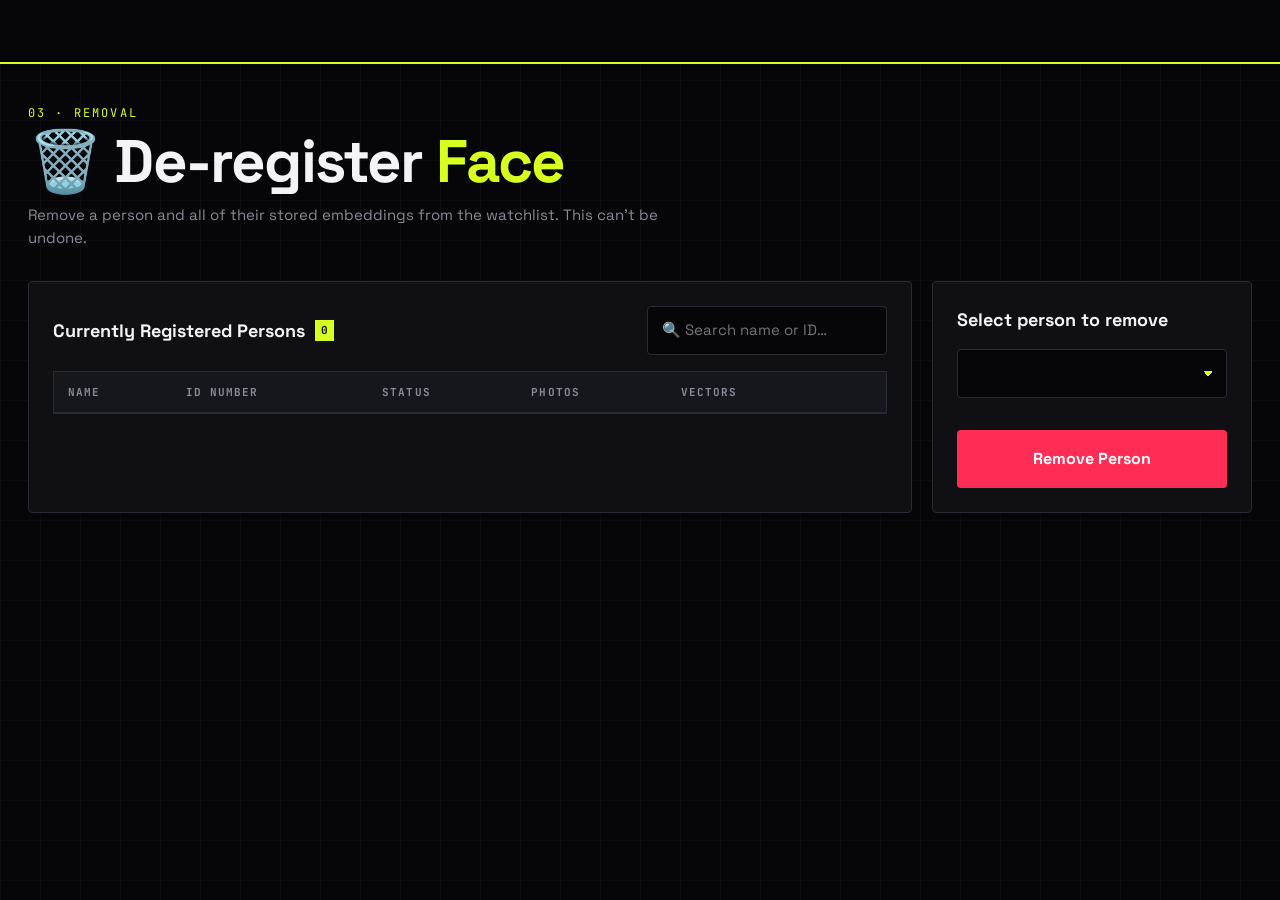
==== deregister.html @ 7ece1691 "Add files via upload" ====
<!DOCTYPE html>
<html lang="en">
<head>
  <meta charset="UTF-8">
  <meta name="viewport" content="width=device-width, initial-scale=1.0">
  <title>De-register Face · DeepFace Watchlist</title>
  <link rel="stylesheet" href="style.css">
</head>
<body>
  <nav id="nav"></nav>

  <main class="page">
    <header class="hero">
      <div class="eyebrow">03 · Removal</div>
      <h1>🗑️ De-register <em>Face</em></h1>
      <p>Remove a person and all of their stored embeddings from the watchlist. This can't be undone.</p>
    </header>

    <div class="grid grid-side">
      <section class="card">
        <div class="card-head">
          <h2>Currently Registered Persons <span class="n" id="total">0</span></h2>
          <input class="input" id="search" placeholder="🔍 Search name or ID…" style="max-width:240px">
        </div>
        <div class="table-wrap">
          <table>
            <thead><tr><th>Name</th><th>ID Number</th><th>Status</th><th>Photos</th><th>Vectors</th><th></th></tr></thead>
            <tbody id="rows"></tbody>
          </table>
        </div>
      </section>

      <aside class="card" style="align-self:start">
        <h2>Select person to remove</h2>
        <div class="field">
          <select class="input" id="sel"></select>
        </div>
        <div id="preview" class="mt"></div>
        <button class="btn btn-danger btn-block btn-lg mt" id="removeBtn">Remove Person</button>
      </aside>
    </div>
  </main>

</body>
</html>
---- style.css ----
@import url('https://fonts.googleapis.com/css2?family=Space+Grotesk:wght@400;500;700&family=JetBrains+Mono:wght@400;700&display=swap');

:root {
  --bg: #060608;
  --panel: #0f0f14;
  --panel-2: #16161d;
  --line: #2a2a35;
  --text: #f4f4f6;
  --muted: #8b8b99;
  --accent: #d7ff1f;      /* acid volt */
  --accent-ink: #0a0a0a;
  --red: #ff2d55;
  --green: #1fff8f;
  --amber: #ffb020;
  --radius: 4px;
  --mono: 'JetBrains Mono', ui-monospace, monospace;
  --sans: 'Space Grotesk', system-ui, sans-serif;
}

* { box-sizing: border-box; margin: 0; padding: 0; }
html, body { background: var(--bg); color: var(--text); font-family: var(--sans); font-size: 15px; line-height: 1.5; }
body {
  min-height: 100vh;
  background-image:
    linear-gradient(rgba(255,255,255,.025) 1px, transparent 1px),
    linear-gradient(90deg, rgba(255,255,255,.025) 1px, transparent 1px);
  background-size: 40px 40px;
}
a { color: inherit; text-decoration: none; }
button, input, select { font: inherit; color: inherit; }
::selection { background: var(--accent); color: var(--accent-ink); }

/* ---------- NAV ---------- */
#nav {
  position: sticky; top: 0; z-index: 50;
  display: flex; align-items: center; gap: 24px;
  padding: 0 28px; height: 64px;
  background: rgba(6,6,8,.92); backdrop-filter: blur(8px);
  border-bottom: 2px solid var(--accent);
}
.brand { display: flex; align-items: center; gap: 10px; }
.brand-mark { font-size: 22px; }
.brand-text { font-family: var(--mono); font-size: 13px; letter-spacing: .12em; color: var(--muted); }
.brand-text b { color: var(--accent); margin-left: 4px; }
.nav-links { display: flex; gap: 4px; flex: 1; }
.nav-links a {
  display: flex; gap: 8px; align-items: center;
  padding: 8px 14px; border-radius: var(--radius);
  font-weight: 500; color: var(--muted); transition: .15s;
}
.nav-links a:hover { color: var(--text); background: var(--panel-2); }
.nav-links a.active { color: var(--accent-ink); background: var(--accent); }
.nav-user { display: flex; align-items: center; gap: 14px; }
.who { display: flex; flex-direction: column; line-height: 1.1; text-align: right; }
.who small { font-family: var(--mono); font-size: 10px; color: var(--accent); text-transform: uppercase; letter-spacing: .1em; }
.mode-pill {
  font-family: var(--mono); font-size: 10px; letter-spacing: .1em;
  padding: 4px 8px; border: 1px solid var(--amber); color: var(--amber); border-radius: 99px;
}
.mode-pill.live { border-color: var(--green); color: var(--green); }
.nav-burger { display: none; background: none; border: 0; font-size: 22px; cursor: pointer; margin-left: auto; }

/* ---------- LAYOUT ---------- */
.page { max-width: 1280px; margin: 0 auto; padding: 40px 28px 80px; }
.hero { margin-bottom: 32px; }
.eyebrow { font-family: var(--mono); font-size: 12px; letter-spacing: .18em; color: var(--accent); text-transform: uppercase; }
.hero h1 { font-size: clamp(34px, 5vw, 60px); line-height: 1; font-weight: 700; letter-spacing: -.03em; margin: 10px 0 12px; }
.hero h1 em { font-style: normal; color: var(--accent); }
.hero p { color: var(--muted); max-width: 640px; }
.spec {
  display: inline-flex; gap: 0; margin-top: 16px;
  font-family: var(--mono); font-size: 12px; border: 1px solid var(--line);
}
.spec span { padding: 6px 12px; border-right: 1px solid var(--line); }
.spec span:last-child { border-right: 0; }
.spec b { color: var(--accent); font-weight: 400; }

.grid { display: grid; gap: 20px; }
.grid-2 { grid-template-columns: 1fr 1fr; }
.grid-side { grid-template-columns: 1fr 320px; }
.grid-4 { grid-template-columns: repeat(4, 1fr); }

.card {
  background: var(--panel); border: 1px solid var(--line); border-radius: var(--radius);
  padding: 24px;
}
.card h2 { font-size: 18px; font-weight: 700; margin-bottom: 16px; display: flex; align-items: center; gap: 10px; }
.card h2 .n { font-family: var(--mono); font-size: 11px; color: var(--accent-ink); background: var(--accent); padding: 2px 6px; }
.card-head { display: flex; justify-content: space-between; align-items: center; margin-bottom: 16px; gap: 12px; flex-wrap: wrap; }
.card-head h2 { margin: 0; }

/* ---------- FORMS ---------- */
.field { display: flex; flex-direction: column; gap: 6px; margin-bottom: 16px; }
.field label, .label { font-family: var(--mono); font-size: 11px; letter-spacing: .12em; text-transform: uppercase; color: var(--muted); }
.input, select.input {
  width: 100%; padding: 12px 14px;
  background: var(--bg); border: 1px solid var(--line); border-radius: var(--radius);
  outline: none; transition: .15s;
}
.input:focus { border-color: var(--accent); box-shadow: 0 0 0 3px rgba(215,255,31,.15); }
select.input { appearance: none; background-image: linear-gradient(45deg, transparent 50%, var(--accent) 50%), linear-gradient(135deg, var(--accent) 50%, transparent 50%); background-position: calc(100% - 18px) 50%, calc(100% - 13px) 50%; background-size: 5px 5px; background-repeat: no-repeat; padding-right: 36px; }

.seg { display: flex; border: 1px solid var(--line); border-radius: var(--radius); overflow: hidden; }
.seg button {
  flex: 1; padding: 11px 14px; background: var(--bg); border: 0; cursor: pointer;
  border-right: 1px solid var(--line); color: var(--muted); font-weight: 500; transition: .15s;
}
.seg button:last-child { border-right: 0; }
.seg button.on { background: var(--accent); color: var(--accent-ink); font-weight: 700; }
.seg.seg-status button.on[data-v="Blacklisted"] { background: var(--red); color: #fff; }
.seg.seg-status button.on[data-v="Authorised"] { background: var(--green); color: #002; }

.btn {
  display: inline-flex; align-items: center; justify-content: center; gap: 8px;
  padding: 12px 20px; border-radius: var(--radius); border: 1px solid transparent;
  font-weight: 700; cursor: pointer; transition: .12s; white-space: nowrap;
}
.btn:active { transform: translateY(1px); }
.btn:disabled { opacity: .4; cursor: not-allowed; }
.btn-primary { background: var(--accent); color: var(--accent-ink); }
.btn-primary:hover:not(:disabled) { box-shadow: 4px 4px 0 #fff; transform: translate(-2px,-2px); }
.btn-danger { background: var(--red); color: #fff; }
.btn-danger:hover:not(:disabled) { box-shadow: 4px 4px 0 #fff; transform: translate(-2px,-2px); }
.btn-ghost { background: transparent; border-color: var(--line); color: var(--text); }
.btn-ghost:hover { border-color: var(--text); }
.btn-sm { padding: 7px 12px; font-size: 13px; }
.btn-block { width: 100%; }
.btn-lg { padding: 16px 24px; font-size: 16px; }

.tip {
  border-left: 4px solid var(--accent); background: rgba(215,255,31,.06);
  padding: 14px 16px; font-size: 14px; color: #d8d8de; margin-bottom: 16px;
}

.drop {
  border: 2px dashed var(--line); border-radius: var(--radius);
  padding: 36px 20px; text-align: center; cursor: pointer; transition: .15s; background: var(--bg);
}
.drop:hover, .drop.over { border-color: var(--accent); background: rgba(215,255,31,.04); }
.drop .big { font-size: 34px; }
.drop strong { display: block; margin: 6px 0 2px; }
.drop small { color: var(--muted); font-family: var(--mono); font-size: 11px; }
.thumbs { display: grid; grid-template-columns: repeat(auto-fill, minmax(84px, 1fr)); gap: 8px; margin-top: 14px; }
.thumbs .t { position: relative; aspect-ratio: 1; border: 1px solid var(--line); overflow: hidden; }
.thumbs .t img { width: 100%; height: 100%; object-fit: cover; }
.thumbs .t button {
  position: absolute; top: 3px; right: 3px; width: 20px; height: 20px; border-radius: 50%;
  border: 0; background: var(--red); color: #fff; font-size: 12px; cursor: pointer; line-height: 1;
}

/* range */
input[type=range] { width: 100%; accent-color: var(--accent); }
.range-row { display: flex; justify-content: space-between; font-family: var(--mono); font-size: 11px; color: var(--muted); }

/* ---------- TABLES ---------- */
.table-wrap { overflow-x: auto; border: 1px solid var(--line); }
table { width: 100%; border-collapse: collapse; font-size: 14px; }
th {
  text-align: left; font-family: var(--mono); font-size: 11px; letter-spacing: .1em; text-transform: uppercase;
  color: var(--muted); padding: 12px 14px; background: var(--panel-2); border-bottom: 1px solid var(--line);
}
td { padding: 12px 14px; border-bottom: 1px solid var(--line); vertical-align: middle; }
tr:last-child td { border-bottom: 0; }
tbody tr { transition: background .12s; }
tbody tr:hover { background: var(--panel-2); }
tr.sel { background: rgba(255,45,85,.1) !important; box-shadow: inset 4px 0 0 var(--red); }
td.mono, .mono { font-family: var(--mono); font-size: 13px; }
.empty { padding: 40px; text-align: center; color: var(--muted); }

.tag { display: inline-flex; align-items: center; gap: 6px; padding: 3px 10px; font-size: 12px; font-weight: 700; border-radius: 99px; }
.tag-ok { background: rgba(31,255,143,.12); color: var(--green); }
.tag-bl { background: rgba(255,45,85,.15); color: var(--red); }
.tag-unk { background: rgba(255,255,255,.08); color: var(--muted); }
.tag-role { background: var(--accent); color: var(--accent-ink); font-family: var(--mono); font-size: 10px; letter-spacing: .1em; text-transform: uppercase; }

.avatar { width: 36px; height: 36px; border-radius: 50%; object-fit: cover; flex-shrink: 0; border: 2px solid var(--line); }
.avatar-init { display: inline-flex; align-items: center; justify-content: center; background: var(--panel-2); font-family: var(--mono); font-size: 12px; font-weight: 700; color: var(--green); border-color: var(--green); }
.avatar-init.bl { color: var(--red); border-color: var(--red); }
.person-cell { display: flex; align-items: center; gap: 12px; font-weight: 700; }

/* ---------- PROFILE LIST (sidebar) ---------- */
.profiles { display: flex; flex-direction: column; gap: 10px; max-height: 640px; overflow-y: auto; }
.profile {
  display: flex; gap: 12px; align-items: center; padding: 12px;
  background: var(--bg); border: 1px solid var(--line); border-left: 4px solid var(--green);
}
.profile.bl { border-left-color: var(--red); }
.profile.hit { animation: hit 1s ease; }
@keyframes hit { 0%,100% { background: var(--bg); } 30% { background: rgba(215,255,31,.18); } }
.profile .meta { font-size: 12px; color: var(--muted); font-family: var(--mono); }
.profile .nm { font-weight: 700; }

/* ---------- VIEWER ---------- */
.viewer {
  position: relative; background: #000; border: 2px solid var(--line); aspect-ratio: 16/10;
  display: flex; align-items: center; justify-content: center; overflow: hidden;
}
.viewer video, .viewer canvas { position: absolute; inset: 0; width: 100%; height: 100%; object-fit: contain; }
.viewer .placeholder { color: var(--muted); text-align: center; font-family: var(--mono); font-size: 13px; }
.viewer .placeholder .big { font-size: 48px; display: block; margin-bottom: 8px; }
.viewer .rec {
  position: absolute; top: 12px; left: 12px; z-index: 3;
  font-family: var(--mono); font-size: 11px; background: var(--red); color: #fff; padding: 3px 8px;
  display: none; animation: blink 1.2s infinite;
}
.viewer.on .rec { display: block; }
@keyframes blink { 50% { opacity: .4; } }
.viewer .corner { position: absolute; width: 22px; height: 22px; border: 3px solid var(--accent); z-index: 2; }
.viewer .c1 { top: 8px; left: 8px; border-right: 0; border-bottom: 0; }
.viewer .c2 { top: 8px; right: 8px; border-left: 0; border-bottom: 0; }
.viewer .c3 { bottom: 8px; left: 8px; border-right: 0; border-top: 0; }
.viewer .c4 { bottom: 8px; right: 8px; border-left: 0; border-top: 0; }

.alert {
  padding: 16px 18px; font-weight: 700; display: flex; align-items: center; gap: 12px;
  border: 2px solid; margin: 14px 0;
}
.alert-bl { border-color: var(--red); background: rgba(255,45,85,.12); color: #ff7b93; animation: pulse 1.4s infinite; }
.alert-ok { border-color: var(--green); background: rgba(31,255,143,.08); color: var(--green); }
.alert-unk { border-color: var(--line); background: var(--panel-2); color: var(--muted); }
@keyframes pulse { 50% { box-shadow: 0 0 0 6px rgba(255,45,85,.15); } }

.progress { height: 8px; background: var(--panel-2); border: 1px solid var(--line); overflow: hidden; }
.progress > i { display: block; height: 100%; width: 0; background: var(--accent); transition: width .1s linear; }

/* ---------- STATS ---------- */
.stat { padding: 22px; background: var(--panel); border: 1px solid var(--line); position: relative; overflow: hidden; }
.stat::after { content: ''; position: absolute; right: 0; top: 0; width: 6px; height: 100%; background: var(--c, var(--accent)); }
.stat .k { font-family: var(--mono); font-size: 11px; letter-spacing: .14em; text-transform: uppercase; color: var(--muted); }
.stat .v { font-size: 44px; font-weight: 700; letter-spacing: -.03em; line-height: 1.1; margin-top: 6px; color: var(--c, var(--text)); }
.stat .s { font-size: 12px; color: var(--muted); }

.tabs { display: flex; gap: 0; border-bottom: 2px solid var(--line); margin-bottom: 20px; flex-wrap: wrap; }
.tabs button {
  background: none; border: 0; padding: 12px 18px; cursor: pointer; color: var(--muted); font-weight: 700;
  border-bottom: 3px solid transparent; margin-bottom: -2px;
}
.tabs button.on { color: var(--accent); border-bottom-color: var(--accent); }
.tab-panel { display: none; }
.tab-panel.on { display: block; }

.log { font-family: var(--mono); font-size: 12px; max-height: 420px; overflow-y: auto; border: 1px solid var(--line); }
.log div { padding: 8px 12px; border-bottom: 1px solid var(--line); display: grid; grid-template-columns: 150px 90px 1fr; gap: 12px; }
.log .t-alert { color: var(--red); }
.log .t-match { color: var(--green); }
.log .t-auth { color: var(--accent); }
.log .t-admin { color: var(--amber); }
.log time { color: var(--muted); }

.bar-chart { display: flex; flex-direction: column; gap: 10px; }
.bar-row { display: grid; grid-template-columns: 100px 1fr 40px; gap: 10px; align-items: center; font-size: 13px; }
.bar-row .b { height: 18px; background: var(--panel-2); }
.bar-row .b i { display: block; height: 100%; background: var(--c, var(--accent)); }
.bar-row span:last-child { font-family: var(--mono); text-align: right; }

.switch { display: flex; align-items: center; justify-content: space-between; padding: 12px 0; border-bottom: 1px solid var(--line); }
.switch input { width: 42px; height: 22px; appearance: none; background: var(--panel-2); border: 1px solid var(--line); border-radius: 99px; position: relative; cursor: pointer; transition: .15s; }
.switch input::after { content: ''; position: absolute; top: 2px; left: 2px; width: 16px; height: 16px; border-radius: 50%; background: var(--muted); transition: .15s; }
.switch input:checked { background: var(--accent); border-color: var(--accent); }
.switch input:checked::after { left: 22px; background: var(--accent-ink); }

/* ---------- LOGIN ---------- */
.login-wrap { min-height: calc(100vh - 64px); display: grid; grid-template-columns: 1.1fr 1fr; }
.login-art {
  padding: 60px; display: flex; flex-direction: column; justify-content: space-between;
  border-right: 2px solid var(--line); position: relative; overflow: hidden;
}
.login-art h1 { font-size: clamp(44px, 6vw, 88px); line-height: .92; letter-spacing: -.04em; font-weight: 700; }
.login-art h1 em { font-style: normal; color: var(--accent); display: block; }
.login-art p { color: var(--muted); max-width: 440px; margin-top: 20px; }
.scan-face {
  position: absolute; right: -40px; bottom: -40px; width: 380px; height: 380px; opacity: .9;
}
.scan-line { animation: scan 3s ease-in-out infinite; }
@keyframes scan { 0%,100% { transform: translateY(0); } 50% { transform: translateY(240px); } }
.login-panel { display: flex; align-items: center; justify-content: center; padding: 40px; }
.login-box { width: 100%; max-width: 420px; }
.login-box h2 { font-size: 28px; margin-bottom: 4px; }
.login-box .sub { color: var(--muted); margin-bottom: 24px; }
.role-pick { display: grid; grid-template-columns: 1fr 1fr; gap: 10px; margin-bottom: 22px; }
.role-pick button {
  padding: 18px; text-align: left; background: var(--panel); border: 2px solid var(--line); cursor: pointer; border-radius: var(--radius); transition: .15s;
}
.role-pick button b { display: block; font-size: 16px; }
.role-pick button small { color: var(--muted); font-size: 12px; }
.role-pick button.on { border-color: var(--accent); background: rgba(215,255,31,.06); }
.role-pick button.on b { color: var(--accent); }
.err { color: var(--red); font-size: 13px; min-height: 20px; margin-bottom: 10px; font-weight: 500; }
.public-link { display: block; margin-top: 18px; text-align: center; color: var(--muted); font-size: 14px; }
.public-link b { color: var(--accent); }

/* ---------- TOAST + MODAL ---------- */
#toasts { position: fixed; bottom: 20px; right: 20px; z-index: 200; display: flex; flex-direction: column; gap: 8px; }
.toast {
  padding: 12px 18px; background: var(--panel-2); border: 1px solid var(--line); border-left: 4px solid var(--accent);
  font-weight: 500; transform: translateX(120%); transition: .25s; max-width: 360px;
}
.toast.show { transform: none; }
.toast-danger { border-left-color: var(--red); }
.toast-success { border-left-color: var(--green); }
.modal-back { position: fixed; inset: 0; background: rgba(0,0,0,.75); z-index: 300; display: flex; align-items: center; justify-content: center; padding: 20px; }
.modal { background: var(--panel); border: 2px solid var(--accent); padding: 28px; max-width: 440px; width: 100%; }
.modal-danger { border-color: var(--red); }
.modal h3 { font-size: 22px; margin-bottom: 10px; }
.modal p { color: #ccc; margin-bottom: 22px; }
.modal-actions { display: flex; justify-content: flex-end; gap: 10px; }

.hidden { display: none !important; }
.row { display: flex; gap: 12px; align-items: center; flex-wrap: wrap; }
.mt { margin-top: 16px; }
.muted { color: var(--muted); }

/* ---------- RESPONSIVE ---------- */
@media (max-width: 980px) {
  .grid-2, .grid-side, .login-wrap { grid-template-columns: 1fr; }
  .grid-4 { grid-template-columns: 1fr 1fr; }
  .login-art { border-right: 0; border-bottom: 2px solid var(--line); padding: 40px 28px; min-height: 360px; }
  .scan-face { width: 260px; height: 260px; }
  .nav-burger { display: block; }
  .nav-links, .nav-user { display: none; }
  body.nav-open .nav-links, body.nav-open .nav-user {
    display: flex; flex-direction: column; position: absolute; left: 0; right: 0; background: var(--bg); padding: 14px 28px;
  }
  body.nav-open .nav-links { top: 64px; }
  body.nav-open .nav-user { top: 260px; border-bottom: 2px solid var(--accent); align-items: flex-start; }
  .log div { grid-template-columns: 1fr; gap: 2px; }
}
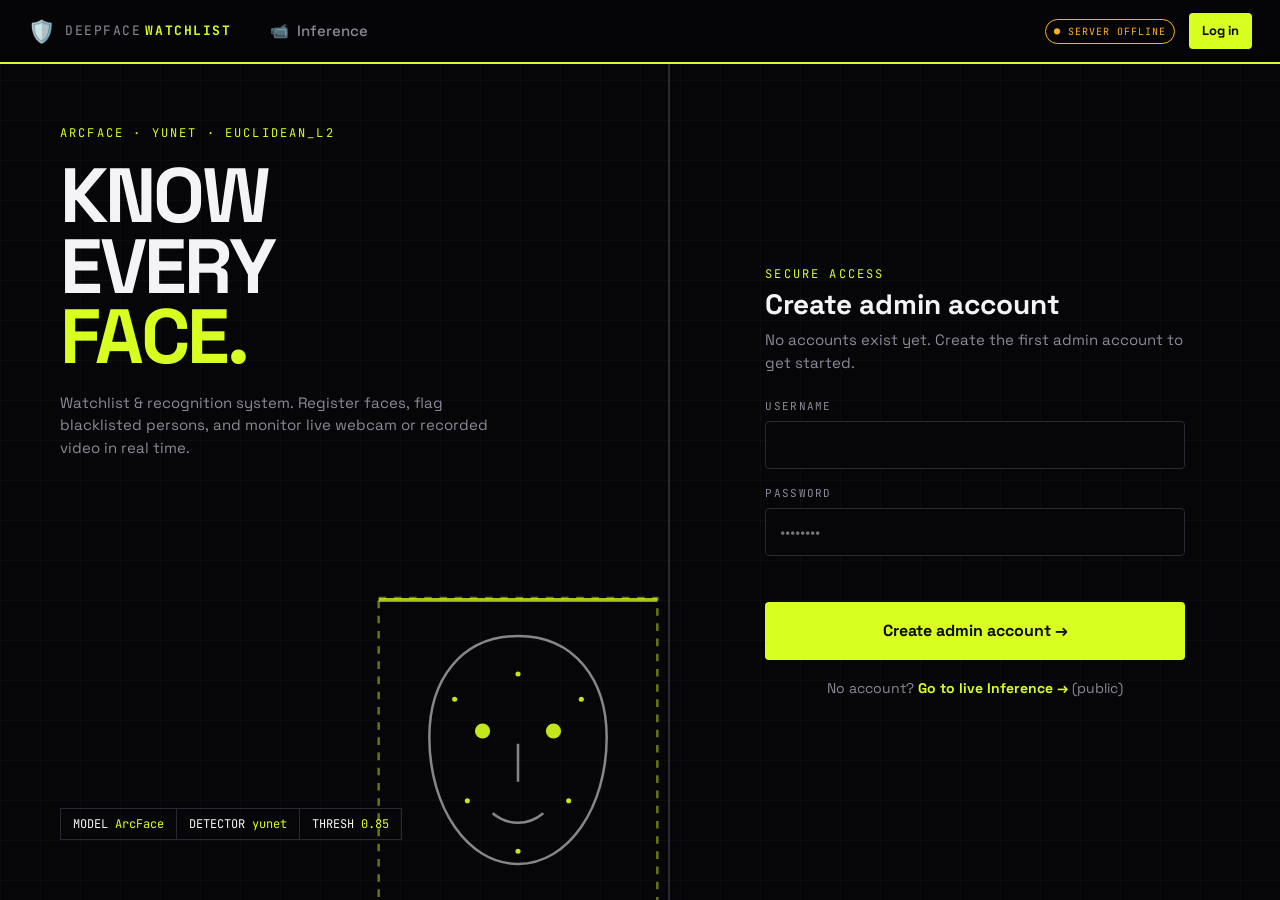
==== commit 68b02b15: "Add script tags for config, app, and deregister JS" ====
--- a/deregister.html
+++ b/deregister.html
@@ -41,5 +41,9 @@
     </div>
   </main>
 
+  <script src="config.js"></script>
+  <script src="app.js"></script>
+  <script src="deregister.js"></script>
+
 </body>
 </html>
